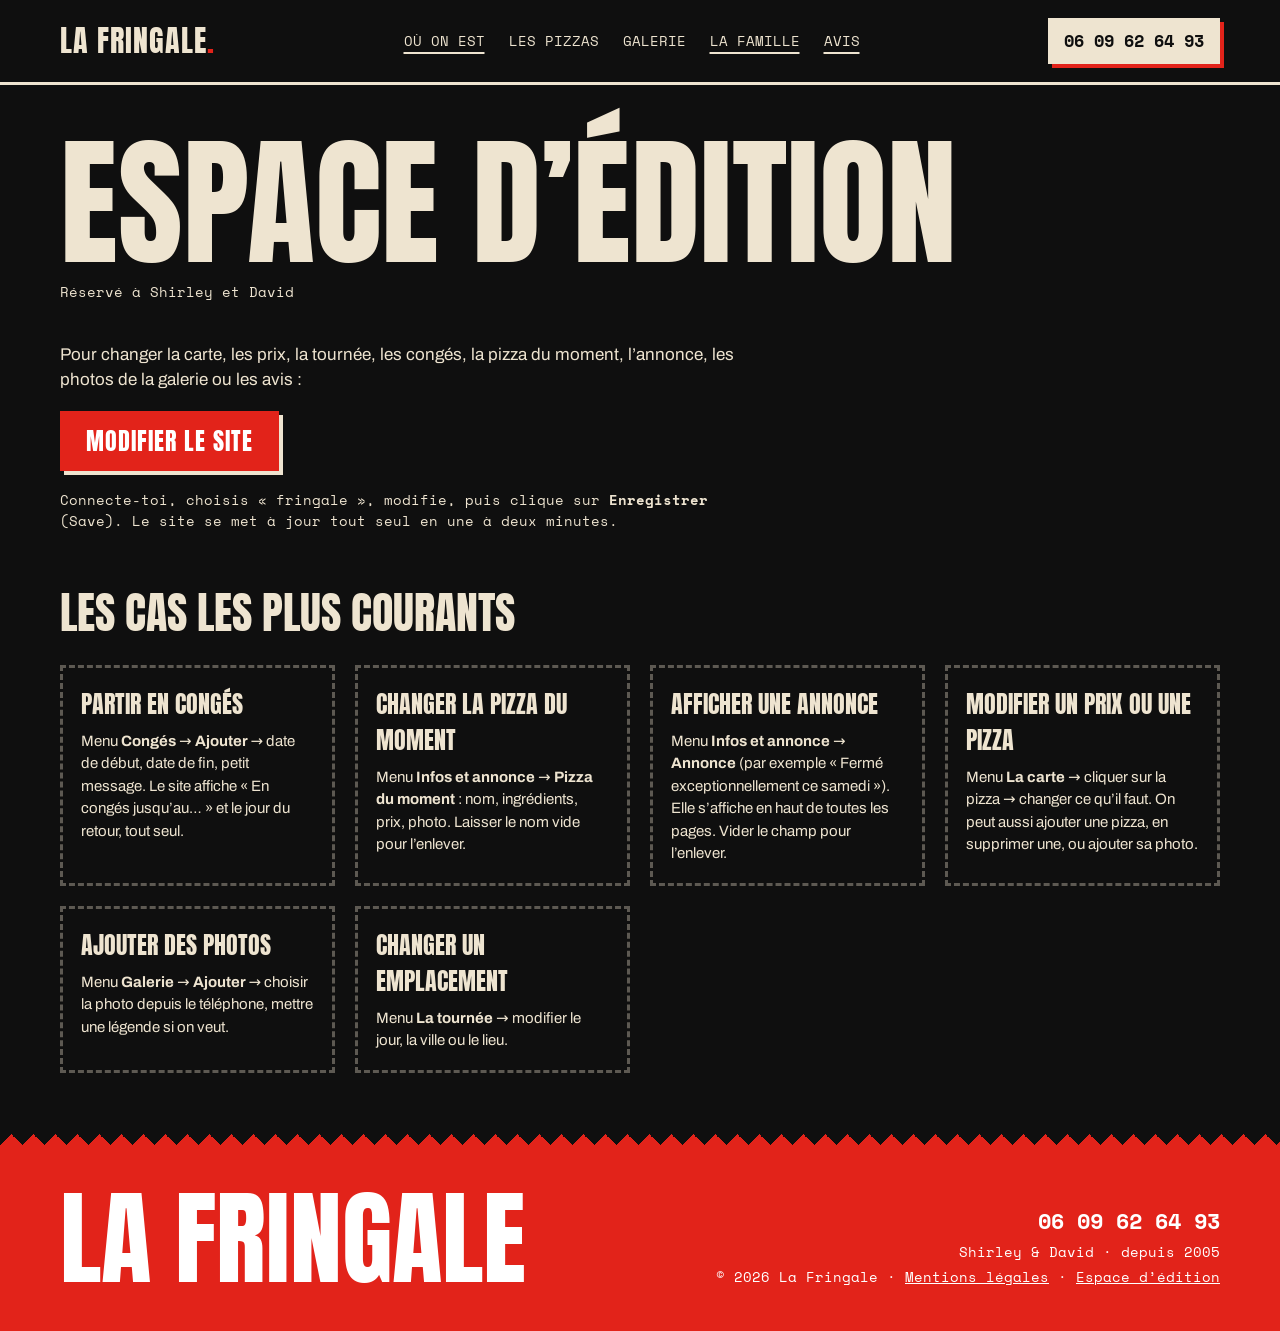
==== admin.html @ 1861e4f6 "Espace d'édition, galerie, actus Facebook, mentions légales, polices locales - Contenu déplacé dans " ====
<!doctype html>
<html lang="fr">
<head>
  <meta charset="utf-8">
  <meta name="viewport" content="width=device-width, initial-scale=1">
  <title>Espace d’édition · La Fringale</title>
  <meta name="description" content="Espace réservé à Shirley et David pour modifier le site.">
  <meta name="robots" content="noindex">
  <meta name="theme-color" content="#0f0f0f">
  <link rel="icon" type="image/png" href="images/favicon.png">
  <link rel="apple-touch-icon" href="images/apple-touch-icon.png">
  <meta property="og:title" content="Espace d’édition · La Fringale">
  <meta property="og:image" content="images/partage.jpg">
  <link rel="preload" href="assets/polices/anton.woff2" as="font" type="font/woff2" crossorigin>
  <link rel="stylesheet" href="assets/style.css">
</head>
<body>
  <p class="annonce" id="annonce" hidden></p>

  <header class="entete">
    <div class="conteneur">
      <a class="logo" href="index.html">La Fringale<span>.</span></a>
      <nav class="nav" aria-label="Navigation principale">
        <a href="index.html#tournee" aria-current="page">Où on est</a>
        <a href="carte.html">Les pizzas</a>
        <a href="galerie.html">Galerie</a>
        <a href="index.html#famille" aria-current="page">La famille</a>
        <a href="index.html#avis" aria-current="page">Avis</a>
      </nav>
      <a class="bouton-tel" href="tel:+33609626493" data-tel data-tel-texte>06 09 62 64 93</a>
    </div>
  </header>

  <main class="conteneur admin" style="padding-bottom: 72px">
    <div class="carte-entete">
      <h1>Espace d’édition</h1>
      <p class="note-mono" style="margin: 8px 0 0">Réservé à Shirley et David</p>
    </div>

    <div class="admin-entree">
      <p>Pour changer la carte, les prix, la tournée, les congés, la pizza du moment, l’annonce, les photos de la galerie ou les avis :</p>
      <a class="bouton" href="https://app.pagescms.org/" target="_blank" rel="noopener">Modifier le site</a>
      <p class="note-mono">Connecte-toi, choisis « fringale », modifie, puis clique sur <strong>Enregistrer</strong> (Save). Le site se met à jour tout seul en une à deux minutes.</p>
    </div>

    <h2 class="groupe-titre">Les cas les plus courants</h2>
    <div class="admin-cas">
      <article class="info">
        <h3>Partir en congés</h3>
        <p>Menu <strong>Congés</strong> → <strong>Ajouter</strong> → date de début, date de fin, petit message. Le site affiche « En congés jusqu’au… » et le jour du retour, tout seul.</p>
      </article>
      <article class="info">
        <h3>Changer la pizza du moment</h3>
        <p>Menu <strong>Infos et annonce</strong> → <strong>Pizza du moment</strong> : nom, ingrédients, prix, photo. Laisser le nom vide pour l’enlever.</p>
      </article>
      <article class="info">
        <h3>Afficher une annonce</h3>
        <p>Menu <strong>Infos et annonce</strong> → <strong>Annonce</strong> (par exemple « Fermé exceptionnellement ce samedi »). Elle s’affiche en haut de toutes les pages. Vider le champ pour l’enlever.</p>
      </article>
      <article class="info">
        <h3>Modifier un prix ou une pizza</h3>
        <p>Menu <strong>La carte</strong> → cliquer sur la pizza → changer ce qu’il faut. On peut aussi ajouter une pizza, en supprimer une, ou ajouter sa photo.</p>
      </article>
      <article class="info">
        <h3>Ajouter des photos</h3>
        <p>Menu <strong>Galerie</strong> → <strong>Ajouter</strong> → choisir la photo depuis le téléphone, mettre une légende si on veut.</p>
      </article>
      <article class="info">
        <h3>Changer un emplacement</h3>
        <p>Menu <strong>La tournée</strong> → modifier le jour, la ville ou le lieu.</p>
      </article>
    </div>
  </main>

  <footer class="pied">
    <div class="conteneur">
      <div class="pied-logo">La Fringale</div>
      <div class="pied-infos">
        <a class="tel" href="tel:+33609626493" data-tel data-tel-texte>06 09 62 64 93</a>
        <p>Shirley &amp; David · depuis 2005</p>
        <p><a href="#" data-reseau="facebook" hidden>Facebook</a> <a href="#" data-reseau="instagram" hidden>Instagram</a></p>
        <p>© <span id="annee">2026</span> La Fringale · <a href="mentions-legales.html">Mentions légales</a> · <a href="admin.html">Espace d’édition</a></p>
      </div>
    </div>
  </footer>

  <a class="appel-fixe" href="tel:+33609626493" data-tel>Appeler pour commander</a>

  <dialog class="popup-tel" id="popup-tel" aria-labelledby="popup-tel-titre">
    <button class="popup-fermer" type="button" data-fermer aria-label="Fermer">×</button>
    <p class="popup-etiquette" id="popup-tel-titre">Pour commander</p>
    <a class="popup-numero" href="tel:+33609626493" data-tel-direct>06 09 62 64 93</a>
    <p class="popup-info">Commande dès le matin, ta pizza est prête à l’heure convenue entre 17h et 21h.</p>
    <div class="popup-actions">
      <a class="bouton" href="tel:+33609626493" data-tel-direct>Appeler</a>
      <button class="popup-copier" type="button" data-copier>Copier le numéro</button>
    </div>
  </dialog>

  <script src="assets/donnees.js"></script>
  <script src="assets/app.js"></script>
</body>
</html>
---- assets/style.css ----
/* La Fringale — feuille de style */

/* Polices hébergées sur le site (licence SIL Open Font License) : Anton, Archivo, Space Mono */
@font-face { font-family: 'Anton'; font-style: normal; font-weight: 400; font-display: swap; src: url(polices/anton.woff2) format('woff2'); }
@font-face { font-family: 'Archivo'; font-style: normal; font-weight: 100 900; font-display: swap; src: url(polices/archivo.woff2) format('woff2'); }
@font-face { font-family: 'Space Mono'; font-style: normal; font-weight: 400; font-display: swap; src: url(polices/space-mono-400.woff2) format('woff2'); }
@font-face { font-family: 'Space Mono'; font-style: normal; font-weight: 700; font-display: swap; src: url(polices/space-mono-700.woff2) format('woff2'); }


:root {
  --noir: #0f0f0f;
  --noir-2: #1a1918;
  --creme: #eee4d0;
  --creme-2: #cfc4ae;
  --rouge: #e2231a;
  --rouge-fonce: #c41e16;
  --rouge-texte: #ff5a4f;
  --trait: rgba(238, 228, 208, 0.35);
  --titre: 'Anton', 'Impact', sans-serif;
  --mono: 'Space Mono', ui-monospace, monospace;
  --texte: 'Archivo', system-ui, sans-serif;
  --page: 1240px;
  --marge: clamp(16px, 4vw, 40px);
}

*, *::before, *::after { box-sizing: border-box; }

html { scroll-behavior: smooth; -webkit-text-size-adjust: 100%; }
@media (prefers-reduced-motion: reduce) { html { scroll-behavior: auto; } }

body {
  margin: 0;
  background: var(--noir);
  color: var(--creme);
  font-family: var(--texte);
  font-size: 17px;
  line-height: 1.5;
}

img { max-width: 100%; height: auto; display: block; }
[hidden] { display: none !important; }
a { color: var(--creme); }
a:hover { color: #fff; }
:focus-visible { outline: 3px solid var(--rouge-texte); outline-offset: 3px; }

.conteneur { max-width: var(--page); margin: 0 auto; padding-left: var(--marge); padding-right: var(--marge); }
.mono { font-family: var(--mono); }
.majuscules { text-transform: uppercase; }
.visuellement-cache { position: absolute; width: 1px; height: 1px; overflow: hidden; clip: rect(0 0 0 0); white-space: nowrap; }

/* ---------- Bandeau d'annonce ---------- */
.annonce {
  background: var(--creme); color: var(--noir);
  font-family: var(--mono); font-weight: 700; font-size: 14px;
  text-align: center; padding: 10px var(--marge);
}
.annonce[hidden] { display: none; }

/* ---------- En-tête ---------- */
.entete { border-bottom: 3px solid var(--creme); }
.entete .conteneur {
  display: flex; flex-wrap: wrap; align-items: center; justify-content: space-between;
  gap: 12px 28px; padding-top: 18px; padding-bottom: 18px;
}
.logo { font-family: var(--titre); font-size: 30px; letter-spacing: 1px; text-transform: uppercase; text-decoration: none; line-height: 1; }
.logo span { color: var(--rouge); }
.nav { display: flex; flex-wrap: wrap; gap: 6px 24px; font-family: var(--mono); font-size: 14px; text-transform: uppercase; }
.nav a { text-decoration: none; padding: 6px 0; }
.nav a[aria-current="page"] { text-decoration: underline; text-underline-offset: 6px; text-decoration-thickness: 2px; }

.bouton-tel {
  font-family: var(--mono); font-weight: 700; text-decoration: none;
  color: var(--noir); background: var(--creme);
  padding: 10px 16px; min-height: 44px; display: inline-flex; align-items: center; gap: 8px;
  box-shadow: 4px 4px 0 var(--rouge);
}
.bouton-tel:hover { color: var(--noir); transform: translate(-1px, -1px); box-shadow: 5px 5px 0 var(--rouge); }

.bouton {
  display: inline-block; text-decoration: none;
  background: var(--rouge); color: #fff;
  font-family: var(--titre); font-size: 24px; letter-spacing: 1px; text-transform: uppercase;
  padding: 12px 26px; box-shadow: 4px 4px 0 var(--creme);
  border: 0; cursor: pointer;
}
.bouton:hover { color: #fff; transform: translate(-1px, -1px); box-shadow: 5px 5px 0 var(--creme); }

.lien-fleche { font-family: var(--mono); font-weight: 700; }

/* ---------- Accueil : héros ---------- */
.heros .conteneur {
  display: flex; flex-wrap: wrap; align-items: center; gap: 24px;
  padding-top: 40px; padding-bottom: 72px;
}
.heros-texte { flex: 1 1 520px; min-width: 0; }
.surtitre { margin: 0 0 14px; font-family: var(--mono); font-size: 13px; text-transform: uppercase; }
.heros h1 {
  margin: 0; font-family: var(--titre); font-weight: 400;
  font-size: clamp(72px, 11vw, 176px); line-height: 0.96; letter-spacing: -1px; text-transform: uppercase;
}
.heros h1 .rouge { color: var(--rouge); }
.insecable { white-space: nowrap; display: block; }
.heros h1 .ligne-1 { display: block; margin-bottom: 0.26em; }

.ce-soir { margin-top: 28px; border: 3px solid var(--creme); padding: 18px 20px; max-width: 500px; }
.ce-soir-etiquette { margin: 0; font-family: var(--mono); font-size: 13px; font-weight: 700; text-transform: uppercase; color: var(--rouge-texte); }
.ce-soir-ville { margin: 4px 0 0; font-family: var(--titre); font-size: clamp(40px, 6vw, 52px); line-height: 1.05; text-transform: uppercase; }
.ce-soir-lieu { margin: 2px 0 0; }
.ce-soir-message { margin: 10px 0 0; font-size: 15px; color: var(--creme-2); }

.heros-actions { display: flex; flex-wrap: wrap; gap: 14px 18px; margin-top: 24px; align-items: center; }
.heros-actions p { margin: 0; max-width: 30ch; font-size: 15px; }

.heros-visuel { flex: 1 1 440px; min-width: 0; position: relative; display: flex; justify-content: center; padding-top: 56px; }
.mascotte { width: 100%; max-width: 600px; height: auto; }
.bulle {
  position: absolute; top: 0; right: 0; max-width: 230px;
  background: var(--creme); color: var(--noir); border: 3px solid var(--noir);
  box-shadow: 4px 4px 0 var(--rouge);
  padding: 10px 14px; font-family: var(--mono); font-size: 13px; font-weight: 700; line-height: 1.35;
  transform: rotate(3deg);
}
.tampon {
  position: absolute; left: 4%; bottom: -4%;
  width: 128px; height: 128px; border-radius: 50%; border: 3px solid var(--creme); background: var(--noir);
  display: flex; flex-direction: column; align-items: center; justify-content: center; text-align: center;
  font-family: var(--mono); font-size: 12px; line-height: 1.2; text-transform: uppercase;
  transform: rotate(-12deg);
}
.tampon strong { font-family: var(--titre); font-weight: 400; font-size: 36px; line-height: 1; }

/* ---------- Bande des villes ---------- */
.bande {
  background: var(--rouge); color: var(--noir);
  font-family: var(--titre); font-size: clamp(26px, 3vw, 34px); letter-spacing: 1px; text-transform: uppercase;
  white-space: nowrap; overflow: hidden; padding: 10px 0;
}
.bande-defile { display: inline-block; animation: defile 40s linear infinite; }
@keyframes defile { from { transform: translateX(0); } to { transform: translateX(-50%); } }
@media (prefers-reduced-motion: reduce) { .bande-defile { animation: none; } }

/* ---------- Sections ---------- */
.section { padding-top: 64px; padding-bottom: 64px; }
.section + .section-bord { border-top: 3px solid var(--creme); }
.titre-section {
  margin: 0 0 8px; font-family: var(--titre); font-weight: 400;
  font-size: clamp(48px, 7vw, 64px); line-height: 1; text-transform: uppercase;
}
.chapo { margin: 0 0 28px; }
.note-mono { font-family: var(--mono); font-size: 14px; }

/* ---------- Tournée ---------- */
.tournee-grille { display: grid; grid-template-columns: repeat(auto-fit, minmax(230px, 1fr)); gap: 20px; margin-top: 28px; }
.etape { border: 3px solid var(--creme); padding: 20px; display: flex; flex-direction: column; gap: 6px; }
.etape-jour { font-family: var(--mono); font-size: 13px; font-weight: 700; text-transform: uppercase; }
.etape-ville { font-family: var(--titre); font-size: 40px; line-height: 1.05; text-transform: uppercase; }
.etape.aujourdhui { background: var(--creme); color: var(--noir); }
.etape.ferme { opacity: 0.55; }

/* ---------- Carte (extrait accueil) ---------- */
.carte-accueil { display: flex; flex-wrap: wrap; gap: 48px; }
.carte-accueil > div { flex: 1 1 440px; min-width: 0; }
.ticket { font-family: var(--mono); font-size: 15px; }
.ticket-ligne { display: flex; gap: 12px; padding: 10px 0; border-bottom: 2px dashed var(--trait); }
.ticket-ligne span:first-child { flex: 1; font-weight: 700; }
.ticket-ligne span:not(:first-child) { width: 56px; text-align: right; white-space: nowrap; }
.ticket-entete { font-size: 12px; text-transform: uppercase; padding-top: 18px; }
.ticket-entete:first-child { padding-top: 10px; }
.ticket-entete span:first-child { font-weight: 400; }
.ticket-pizza summary { cursor: pointer; list-style: none; }
.ticket-pizza summary::-webkit-details-marker { display: none; }
.ticket-pizza summary:hover span:first-child { color: #fff; text-decoration: underline; text-underline-offset: 4px; }
.ticket-plus { display: inline-block; width: 1.4em; color: var(--rouge-texte); transition: transform 0.15s; }
.ticket-pizza[open] .ticket-plus { transform: rotate(45deg); }
.ticket-pizza[open] summary { border-bottom-style: solid; }
.ticket-ingredients { margin: 0; padding: 10px 0 12px 1.4em; font-family: var(--texte); font-size: 15px; color: var(--creme-2); border-bottom: 2px dashed var(--trait); }
.astuce { margin: 0 0 6px; font-family: var(--mono); font-size: 12px; color: var(--creme-2); }

.polaroids { display: grid; grid-template-columns: repeat(2, minmax(0, 1fr)); gap: 18px; align-content: start; }
.polaroid { margin: 0; border: 3px solid var(--creme); background: var(--creme); }
.polaroid img { width: 100%; aspect-ratio: 1; object-fit: cover; }
.polaroid figcaption { font-family: var(--mono); font-size: 12px; padding: 6px 8px; text-transform: uppercase; color: var(--noir); }
.polaroid:nth-child(1) { transform: rotate(-2deg); }
.polaroid:nth-child(2) { transform: rotate(2deg); margin-top: 24px; }
.polaroid:nth-child(3) { grid-column: span 2; transform: rotate(1deg); }
.polaroid:nth-child(3) img { aspect-ratio: 16 / 9; }
.polaroid:nth-child(3) figcaption { background: var(--rouge); color: #fff; }

/* ---------- Famille ---------- */
.famille { background: var(--creme); color: var(--noir); }
.famille a { color: var(--noir); }
.famille .conteneur { display: flex; flex-wrap: wrap; gap: 40px; align-items: center; padding-top: 64px; padding-bottom: 72px; }
.famille-texte { flex: 1 1 520px; min-width: 0; }
.famille-texte p { font-size: 19px; margin: 0 0 14px; max-width: 58ch; }
.famille .titre-section span { color: var(--rouge-fonce); }
.photo-camion { margin-top: 24px; border: 3px solid var(--noir); width: 100%; aspect-ratio: 3 / 2; object-fit: cover; }
.sticker { filter: drop-shadow(5px 7px 0 rgba(15, 15, 15, 0.28)); }
.patronne { flex: 0 1 360px; min-width: 0; margin: 0 auto; display: flex; flex-direction: column; align-items: center; }
.patronne .sticker { width: 78%; max-width: 280px; transform: rotate(-5deg); position: relative; z-index: 1; }
.badge {
  position: relative; z-index: 2; margin-top: -48px; width: 100%;
  border: 3px solid var(--noir); background: #fff; box-shadow: 8px 8px 0 var(--rouge-fonce);
  padding: 14px 16px; transform: rotate(2deg);
}
.badge p { margin: 0; }
.badge-numero { font-family: var(--mono); font-size: 12px; text-transform: uppercase; }
.badge-nom { font-family: var(--titre); font-size: 30px; text-transform: uppercase; margin: 2px 0 6px !important; }

/* ---------- Avis ---------- */
.avis-grille { display: grid; grid-template-columns: repeat(auto-fit, minmax(260px, 1fr)); gap: 20px; margin-bottom: 24px; }
.avis-carte { margin: 0; border: 3px solid var(--creme); padding: 20px; display: flex; flex-direction: column; gap: 12px; }
.avis-carte blockquote { margin: 0; }
.avis-carte figcaption { font-family: var(--mono); font-size: 13px; text-transform: uppercase; }
.etoiles { color: var(--rouge-texte); letter-spacing: 2px; }
.avis-actions { display: flex; flex-wrap: wrap; gap: 12px 28px; }

/* ---------- Fidélité ---------- */
.fidelite { border: 3px dashed var(--creme); padding: 22px; display: flex; flex-wrap: wrap; gap: 8px 24px; align-items: center; justify-content: space-between; }
.fidelite strong { font-family: var(--titre); font-weight: 400; font-size: 34px; text-transform: uppercase; line-height: 1.1; }
.fidelite > div { flex: 1 1 320px; }

/* ---------- Pied de page ---------- */
.pied { background: var(--rouge); color: #fff; }
.pied a { color: #fff; }
.pied .conteneur { display: flex; flex-wrap: wrap; justify-content: space-between; gap: 20px; align-items: flex-end; padding-top: 44px; padding-bottom: 44px; }
.pied-logo { font-family: var(--titre); font-size: clamp(52px, 9vw, 104px); line-height: 0.95; text-transform: uppercase; }
.pied-infos { font-family: var(--mono); font-size: 14px; text-align: right; }
.pied-infos .tel { font-weight: 700; font-size: 22px; text-decoration: none; }
.pied-infos p { margin: 4px 0 0; }

/* ---------- Page carte ---------- */
.carte-entete { padding-top: 48px; padding-bottom: 8px; }
.carte-entete h1 { margin: 0; font-family: var(--titre); font-weight: 400; font-size: clamp(64px, 11vw, 140px); line-height: 1; text-transform: uppercase; }
.filtres { display: flex; flex-wrap: wrap; gap: 10px; margin: 28px 0 8px; }
.filtre {
  font-family: var(--mono); font-weight: 700; font-size: 14px; text-transform: uppercase;
  background: transparent; color: var(--creme); border: 3px solid var(--creme);
  padding: 10px 16px; min-height: 44px; cursor: pointer;
}
.filtre[aria-pressed="true"] { background: var(--creme); color: var(--noir); }

.moment {
  border: 3px solid var(--creme); background: var(--noir-2);
  display: flex; flex-wrap: wrap; gap: 20px; align-items: center; padding: 20px; margin: 28px 0 8px;
}
.moment img { width: 160px; aspect-ratio: 1; object-fit: cover; border: 3px solid var(--creme); }
.moment-texte { flex: 1 1 260px; }
.moment-etiquette { display: inline-block; background: var(--rouge); color: #fff; font-family: var(--mono); font-size: 12px; font-weight: 700; text-transform: uppercase; padding: 4px 8px; }
.moment h2 { margin: 8px 0 4px; font-family: var(--titre); font-weight: 400; font-size: 40px; text-transform: uppercase; line-height: 1.05; }
.moment p { margin: 0; }

.groupe-titre { margin: 48px 0 20px; font-family: var(--titre); font-weight: 400; font-size: 44px; text-transform: uppercase; display: flex; align-items: baseline; gap: 16px; flex-wrap: wrap; }
.groupe-titre small { font-family: var(--mono); font-size: 13px; }
.pizzas { display: grid; grid-template-columns: repeat(auto-fill, minmax(270px, 1fr)); gap: 20px; }
.pizza { border: 3px solid var(--creme); display: flex; flex-direction: column; }
.pizza img { width: 100%; aspect-ratio: 4 / 3; object-fit: cover; border-bottom: 3px solid var(--creme); }
.pizza-corps { padding: 16px 18px 18px; display: flex; flex-direction: column; gap: 8px; flex: 1; }
.pizza h3 { margin: 0; font-family: var(--titre); font-weight: 400; font-size: 32px; line-height: 1.05; text-transform: uppercase; }
.pizza-ingredients { margin: 0; color: var(--creme-2); flex: 1; }
.pizza-prix { display: flex; gap: 10px; font-family: var(--mono); font-size: 14px; }
.pizza-prix span { border: 2px solid var(--creme); padding: 4px 8px; }
.pizza-prix b { font-size: 16px; }

.infos-carte { margin-top: 48px; display: grid; grid-template-columns: repeat(auto-fit, minmax(260px, 1fr)); gap: 20px; }
.info { border: 3px dashed var(--trait); padding: 18px; font-family: var(--mono); font-size: 14px; }
.info p { margin: 0; }

/* ---------- Bouton d'appel fixe (téléphone) ---------- */
.appel-fixe { display: none; }
@media (max-width: 700px) {
  body { padding-bottom: 76px; }
  .appel-fixe {
    display: flex; position: fixed; left: 12px; right: 12px; bottom: 12px; z-index: 10;
    justify-content: center; align-items: center; gap: 10px;
    background: var(--rouge); color: #fff; text-decoration: none;
    font-family: var(--titre); font-size: 22px; letter-spacing: 1px; text-transform: uppercase;
    min-height: 56px; border: 3px solid var(--noir); box-shadow: 0 0 0 3px var(--creme);
  }
  .appel-fixe:hover { color: #fff; }
  .entete .bouton-tel { display: none; }
  .nav { width: 100%; justify-content: space-between; gap: 6px 14px; font-size: 13px; }
  .heros .conteneur { padding-top: 24px; padding-bottom: 56px; }
  .heros-visuel { padding-top: 64px; }
  .bulle { max-width: 200px; font-size: 12px; }
  .tampon { width: 104px; height: 104px; font-size: 10px; }
  .tampon strong { font-size: 30px; }
  .pied-infos { text-align: left; }
}

/* ---------- Derrière le camion ---------- */
.duo-grille { display: grid; grid-template-columns: repeat(auto-fit, minmax(280px, 1fr)); gap: 48px 64px; margin-top: 36px; }
.fiche { position: relative; max-width: 460px; }
.fiche:nth-child(2) { margin-top: 72px; }
.fiche-photo { border: 3px solid var(--creme); box-shadow: 10px 10px 0 var(--rouge); }
.fiche-photo img { width: 100%; aspect-ratio: 4 / 5; object-fit: cover; }
.fiche-nom {
  position: relative; display: inline-block; margin: -34px 0 0 -14px;
  background: var(--rouge); color: #fff; padding: 2px 16px 4px;
  font-family: var(--titre); font-weight: 400; font-size: clamp(44px, 6vw, 64px); line-height: 1.05; text-transform: uppercase;
  transform: rotate(-3deg);
}
.fiche-role { margin: 14px 0 0; font-family: var(--mono); font-size: 14px; text-transform: uppercase; }
@media (max-width: 700px) { .fiche:nth-child(2) { margin-top: 0; } }

/* ---------- Fidélité : mascotte ---------- */
.mascotte-fidelite { width: 220px; margin: -30px -10px -30px 0; }
@media (max-width: 700px) { .mascotte-fidelite { width: 200px; margin: 8px auto -10px; } }

/* ---------- Fenêtre du numéro ---------- */
.popup-tel {
  border: 3px solid var(--creme); background: var(--noir); color: var(--creme);
  padding: 28px 28px 26px; width: min(420px, calc(100% - 32px)); box-shadow: 8px 8px 0 var(--rouge);
  text-align: center;
}
.popup-tel::backdrop { background: rgba(0, 0, 0, 0.7); }
.popup-fermer { position: absolute; top: 6px; right: 8px; width: 44px; height: 44px; background: none; border: 0; color: var(--creme); font-size: 30px; cursor: pointer; line-height: 1; }
.popup-etiquette { margin: 0; font-family: var(--mono); font-size: 13px; font-weight: 700; text-transform: uppercase; color: var(--rouge-texte); }
.popup-numero { display: block; margin: 6px 0 10px; font-family: var(--titre); font-size: clamp(40px, 11vw, 56px); line-height: 1.1; text-decoration: none; letter-spacing: 1px; white-space: nowrap; }
.popup-info { margin: 0 0 22px; font-size: 15px; color: var(--creme-2); }
.popup-actions { display: flex; flex-wrap: wrap; gap: 12px; justify-content: center; align-items: center; }
.popup-copier { font-family: var(--mono); font-weight: 700; font-size: 14px; background: transparent; color: var(--creme); border: 3px solid var(--creme); padding: 12px 16px; min-height: 48px; cursor: pointer; }

/* ---------- Carte : tuile quand une pizza n'a pas encore de photo ---------- */
.pizza-tuile {
  aspect-ratio: 4 / 3; border-bottom: 3px solid var(--creme); overflow: hidden;
  display: flex; align-items: center; justify-content: center; container-type: inline-size;
}
.pizza-tuile span {
  font-family: var(--titre); text-transform: uppercase; line-height: 0.9; text-align: center;
  font-size: min(24cqw, calc(170cqw / var(--n, 6))); color: transparent; -webkit-text-stroke: 2px var(--noir);
  transform: rotate(-8deg); white-space: nowrap;
}
.pizza-tuile-tomate { background: var(--rouge); }
.pizza-tuile-creme { background: var(--creme); }

/* ================= EFFETS ENTRE LES BLOCS ================= */

/* ---------- Bords en papier déchiré (section famille) ---------- */
.famille { position: relative; }
.famille::before, .famille::after {
  content: ""; position: absolute; left: 0; right: 0; height: 28px;
  background: var(--creme); pointer-events: none;
}
.famille::before { top: -27px; clip-path: polygon(0 100%, 0 55%, 3.7% 66%, 4.7% 63%, 5.8% 48%, 6.0% 42%, 6.3% 58%, 7.0% 41%, 7.2% 39%, 9.1% 79%, 11.8% 66%, 12.4% 14%, 14.4% 27%, 15.1% 81%, 18.1% 71%, 20.6% 80%, 22.3% 52%, 24.4% 39%, 29.0% 42%, 30.0% 48%, 30.8% 18%, 31.4% 60%, 32.4% 45%, 36.6% 70%, 37.2% 87%, 39.7% 52%, 42.5% 78%, 42.8% 24%, 43.4% 21%, 45.3% 52%, 50.7% 41%, 53.6% 26%, 54.8% 61%, 57.4% 71%, 57.7% 18%, 58.2% 92%, 58.6% 60%, 62.7% 65%, 63.9% 13%, 65.1% 23%, 68.0% 17%, 69.9% 16%, 79.4% 41%, 81.6% 49%, 82.7% 74%, 85.8% 75%, 94.8% 73%, 97.6% 40%, 100% 45%, 100% 100%); }
.famille::after { bottom: -27px; clip-path: polygon(0 0, 0 45%, 2.3% 67%, 2.7% 51%, 2.8% 78%, 2.9% 60%, 8.6% 7%, 10.2% 49%, 14.7% 66%, 16.1% 60%, 16.7% 15%, 22.3% 14%, 22.7% 61%, 25.9% 44%, 26.1% 82%, 26.5% 8%, 27.9% 56%, 33.0% 6%, 34.3% 81%, 35.6% 89%, 36.7% 57%, 44.7% 63%, 46.6% 64%, 48.4% 77%, 51.8% 28%, 52.8% 31%, 52.8% 62%, 53.3% 23%, 54.3% 58%, 69.3% 57%, 69.6% 62%, 74.0% 52%, 77.2% 56%, 77.9% 51%, 80.6% 62%, 81.2% 32%, 81.8% 40%, 82.9% 55%, 84.9% 78%, 85.3% 59%, 86.3% 55%, 93.7% 62%, 95.1% 48%, 95.7% 31%, 97.9% 58%, 98.5% 32%, 98.8% 55%, 99.3% 57%, 100% 55%, 100% 0); z-index: 1; }

/* ---------- Zigzag façon ticket au-dessus du pied de page ---------- */
.pied { position: relative; }
.pied::before {
  content: ""; position: absolute; left: 0; right: 0; top: -11px; height: 12px;
  background: conic-gradient(from 135deg at top, var(--rouge) 90deg, transparent 0) 0 0 / 22px 100% repeat-x;
}

/* ---------- Apparitions au scroll ---------- */
/* Le contenu n'est masqué que si le JavaScript tourne et que les animations sont autorisées */
@media (prefers-reduced-motion: no-preference) {
  .anim-on [data-anim] {
    opacity: 0;
    transition: opacity 0.6s ease, translate 0.7s cubic-bezier(0.2, 0.7, 0.2, 1), scale 0.6s cubic-bezier(0.34, 1.56, 0.64, 1);
    transition-delay: calc(var(--i, 0) * 90ms);
  }
  .anim-on [data-anim="monte"] { translate: 0 36px; }
  .anim-on [data-anim="colle"] { scale: 0.55; transition-property: opacity, scale; }
  .anim-on [data-anim].visible { opacity: 1; translate: 0 0; scale: 1; }

  /* Héros : le titre arrive ligne par ligne au chargement */
  .anim-on .heros h1 > span { display: block; animation: arrivee 0.8s cubic-bezier(0.2, 0.7, 0.2, 1) both; }
  .anim-on .heros h1 > span:nth-child(2) { animation-delay: 0.12s; }
  .anim-on .heros .mascotte { animation: pop 0.9s 0.2s cubic-bezier(0.34, 1.56, 0.64, 1) both; }
  .anim-on .heros .bulle { animation: pop 0.6s 0.7s cubic-bezier(0.34, 1.56, 0.64, 1) both; }
  .anim-on .heros .tampon { animation: pop 0.6s 0.9s cubic-bezier(0.34, 1.56, 0.64, 1) both; }
}
@keyframes arrivee { from { opacity: 0; translate: 0 60%; } to { opacity: 1; translate: 0 0; } }
@keyframes pop { from { opacity: 0; scale: 0.6; } to { opacity: 1; scale: 1; } }

/* ---------- Profondeur (parallaxe) ---------- */
[data-profondeur] { will-change: translate; }

/* ---------- Avis (complément) ---------- */
.avis-entete { display: flex; flex-wrap: wrap; justify-content: space-between; align-items: flex-end; gap: 12px 32px; }
.avis-resume { margin: 0 0 28px; display: flex; align-items: baseline; gap: 10px; flex-wrap: wrap; }
.avis-resume strong { font-family: var(--titre); font-weight: 400; font-size: 64px; line-height: 1; }
.avis-resume > span:last-child { font-family: var(--mono); font-size: 13px; text-transform: uppercase; }
.etoiles { font-size: 18px; }
.etoiles-vides { color: rgba(238, 228, 208, 0.25); }
.avis-carte blockquote { display: -webkit-box; -webkit-line-clamp: 7; -webkit-box-orient: vertical; overflow: hidden; }
.avis-carte figcaption { display: flex; align-items: center; gap: 10px; margin-top: auto; }
.avis-carte figcaption img { width: 32px; height: 32px; border-radius: 50%; }
.avis-carte figcaption span { display: flex; flex-direction: column; }
.avis-carte figcaption small { font-size: 11px; color: var(--creme-2); text-transform: none; }
.avis-actions { align-items: center; }
.bouton-avis { font-size: 20px; padding: 10px 22px; }
.avis-source { margin: 18px 0 0; color: var(--creme-2); font-size: 12px; }
.avis-grille {
  grid-template-columns: none; grid-auto-flow: column; grid-auto-columns: minmax(280px, 1fr);
  overflow-x: auto; scroll-snap-type: x mandatory; padding-bottom: 14px;
  scrollbar-color: var(--rouge) transparent;
}
.avis-carte { scroll-snap-align: start; }
@media (max-width: 700px) { .avis-grille { grid-auto-columns: 82%; } }

/* ---------- Galerie ---------- */
.galerie { columns: 3 280px; column-gap: 20px; margin-top: 32px; }
.galerie-item { break-inside: avoid; margin: 0 0 20px; border: 3px solid var(--creme); background: var(--creme); }
.galerie-bouton { display: block; width: 100%; padding: 0; border: 0; background: none; cursor: zoom-in; }
.galerie-bouton img { width: 100%; height: auto; transition: opacity 0.2s; }
.galerie-bouton:hover img { opacity: 0.88; }
.galerie-item figcaption { font-family: var(--mono); font-size: 12px; text-transform: uppercase; color: var(--noir); padding: 6px 8px; }
.visionneuse { border: 0; padding: 0; background: transparent; max-width: 100vw; max-height: 100vh; width: 100%; height: 100%; }
.visionneuse::backdrop { background: rgba(10, 10, 10, 0.94); }
.visionneuse[open] { display: flex; align-items: center; justify-content: center; }
.visionneuse figure { margin: 0; max-width: min(92vw, 1100px); text-align: center; }
.visionneuse img { max-width: 100%; max-height: 82vh; width: auto; margin: 0 auto; border: 3px solid var(--creme); }
.visionneuse figcaption { margin-top: 12px; font-family: var(--mono); font-size: 14px; text-transform: uppercase; color: var(--creme); }
.visionneuse-fermer, .visionneuse-nav {
  position: fixed; width: 52px; height: 52px; border: 3px solid var(--creme); background: var(--noir); color: var(--creme);
  font-size: 26px; line-height: 1; cursor: pointer; display: flex; align-items: center; justify-content: center;
}
.visionneuse-fermer { top: 16px; right: 16px; font-size: 32px; }
.visionneuse-nav { top: 50%; translate: 0 -50%; }
.visionneuse-prec { left: 16px; }
.visionneuse-suiv { right: 16px; }
@media (max-width: 700px) { .visionneuse-nav { top: auto; bottom: 20px; translate: none; } }

/* ---------- Actus Facebook ---------- */
.actus { border-top: 3px solid var(--creme); }
.actus-grille { display: flex; flex-wrap: wrap; gap: 32px 56px; align-items: flex-start; }
.actus-grille > div:first-child { flex: 1 1 340px; }
.actus-boite { flex: 0 1 500px; min-width: 0; border: 3px dashed var(--creme); padding: 24px; display: flex; flex-direction: column; gap: 16px; align-items: flex-start; }
.actus-boite p { margin: 0; }
.actus-boite:has(iframe) { border: 0; padding: 0; }
.actus-memoire { display: flex; gap: 8px; align-items: center; font-size: 13px; cursor: pointer; }
.actus-memoire input { width: 18px; height: 18px; accent-color: var(--rouge); }

/* ---------- Mentions légales et espace d'édition ---------- */
.legal section { max-width: 760px; margin-top: 36px; }
.legal h2 { font-family: var(--titre); font-weight: 400; font-size: 32px; text-transform: uppercase; margin: 0 0 10px; }
.legal p { margin: 0 0 12px; }
.a-completer { color: var(--rouge-texte); font-style: italic; }
.admin-entree { max-width: 680px; margin: 32px 0 8px; display: flex; flex-direction: column; gap: 18px; align-items: flex-start; }
.admin-entree p { margin: 0; }
.admin-cas { display: grid; grid-template-columns: repeat(auto-fit, minmax(260px, 1fr)); gap: 20px; }
.admin-cas h3 { margin: 0 0 8px; font-family: var(--titre); font-weight: 400; font-size: 24px; text-transform: uppercase; }
.admin-cas p { font-family: var(--texte); font-size: 15px; }
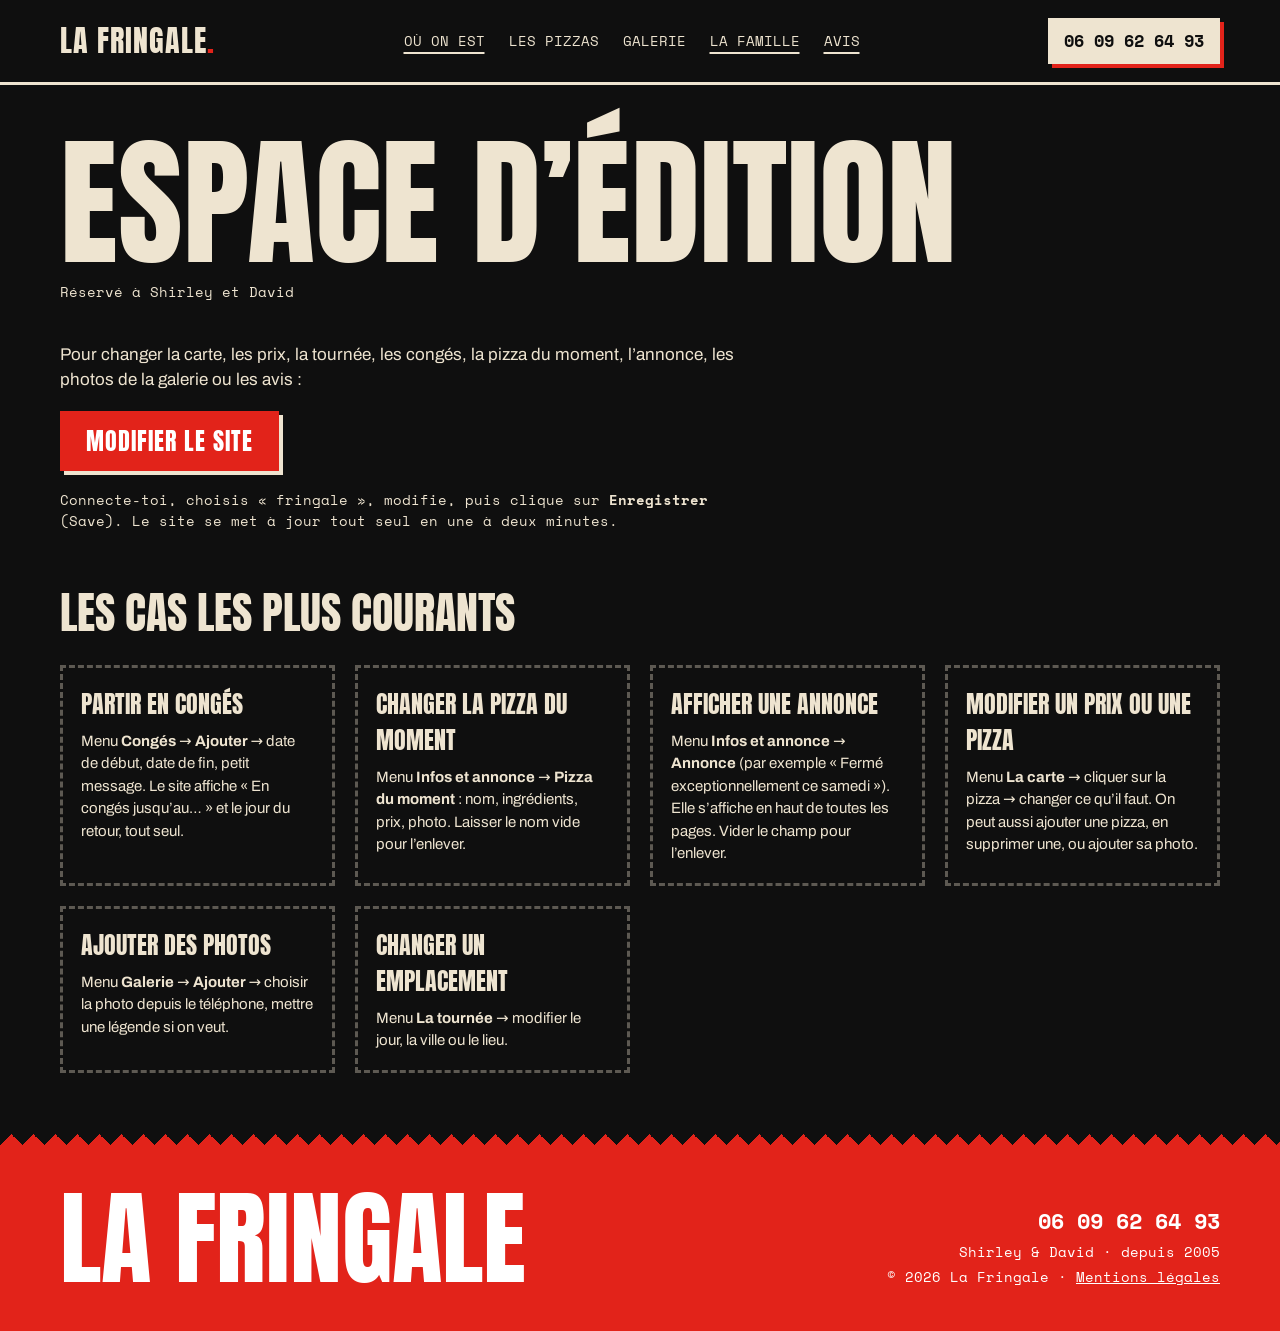
==== commit 15d61235: "Retire le lien vers l'espace d'édition du pied de page Co-Authored-By: Claude Opus 5.5 <noreply@anth" ====
--- a/admin.html
+++ b/admin.html
@@ -79,7 +79,7 @@
         <a class="tel" href="tel:+33609626493" data-tel data-tel-texte>06 09 62 64 93</a>
         <p>Shirley &amp; David · depuis 2005</p>
         <p><a href="#" data-reseau="facebook" hidden>Facebook</a> <a href="#" data-reseau="instagram" hidden>Instagram</a></p>
-        <p>© <span id="annee">2026</span> La Fringale · <a href="mentions-legales.html">Mentions légales</a> · <a href="admin.html">Espace d’édition</a></p>
+        <p>© <span id="annee">2026</span> La Fringale · <a href="mentions-legales.html">Mentions légales</a></p>
       </div>
     </div>
   </footer>
--- a/assets/style.css
+++ b/assets/style.css
@@ -442,3 +442,12 @@
 .admin-cas { display: grid; grid-template-columns: repeat(auto-fit, minmax(260px, 1fr)); gap: 20px; }
 .admin-cas h3 { margin: 0 0 8px; font-family: var(--titre); font-weight: 400; font-size: 24px; text-transform: uppercase; }
 .admin-cas p { font-family: var(--texte); font-size: 15px; }
+
+/* ---------- Avis qui défilent tout seuls ---------- */
+.avis-grille.avis-defile { display: block; overflow: hidden; padding-bottom: 0; mask-image: linear-gradient(90deg, transparent, #000 6%, #000 94%, transparent); }
+.avis-piste { display: flex; gap: 20px; width: max-content; animation: avis-defilement var(--duree, 45s) linear infinite; }
+.avis-double { display: contents; }
+.avis-defile .avis-carte { width: 340px; flex: none; }
+.avis-defile:hover .avis-piste, .avis-defile:active .avis-piste, .avis-defile:focus-within .avis-piste { animation-play-state: paused; }
+@keyframes avis-defilement { from { transform: translateX(0); } to { transform: translateX(calc(-50% - 10px)); } }
+@media (max-width: 700px) { .avis-defile .avis-carte { width: 280px; } }
